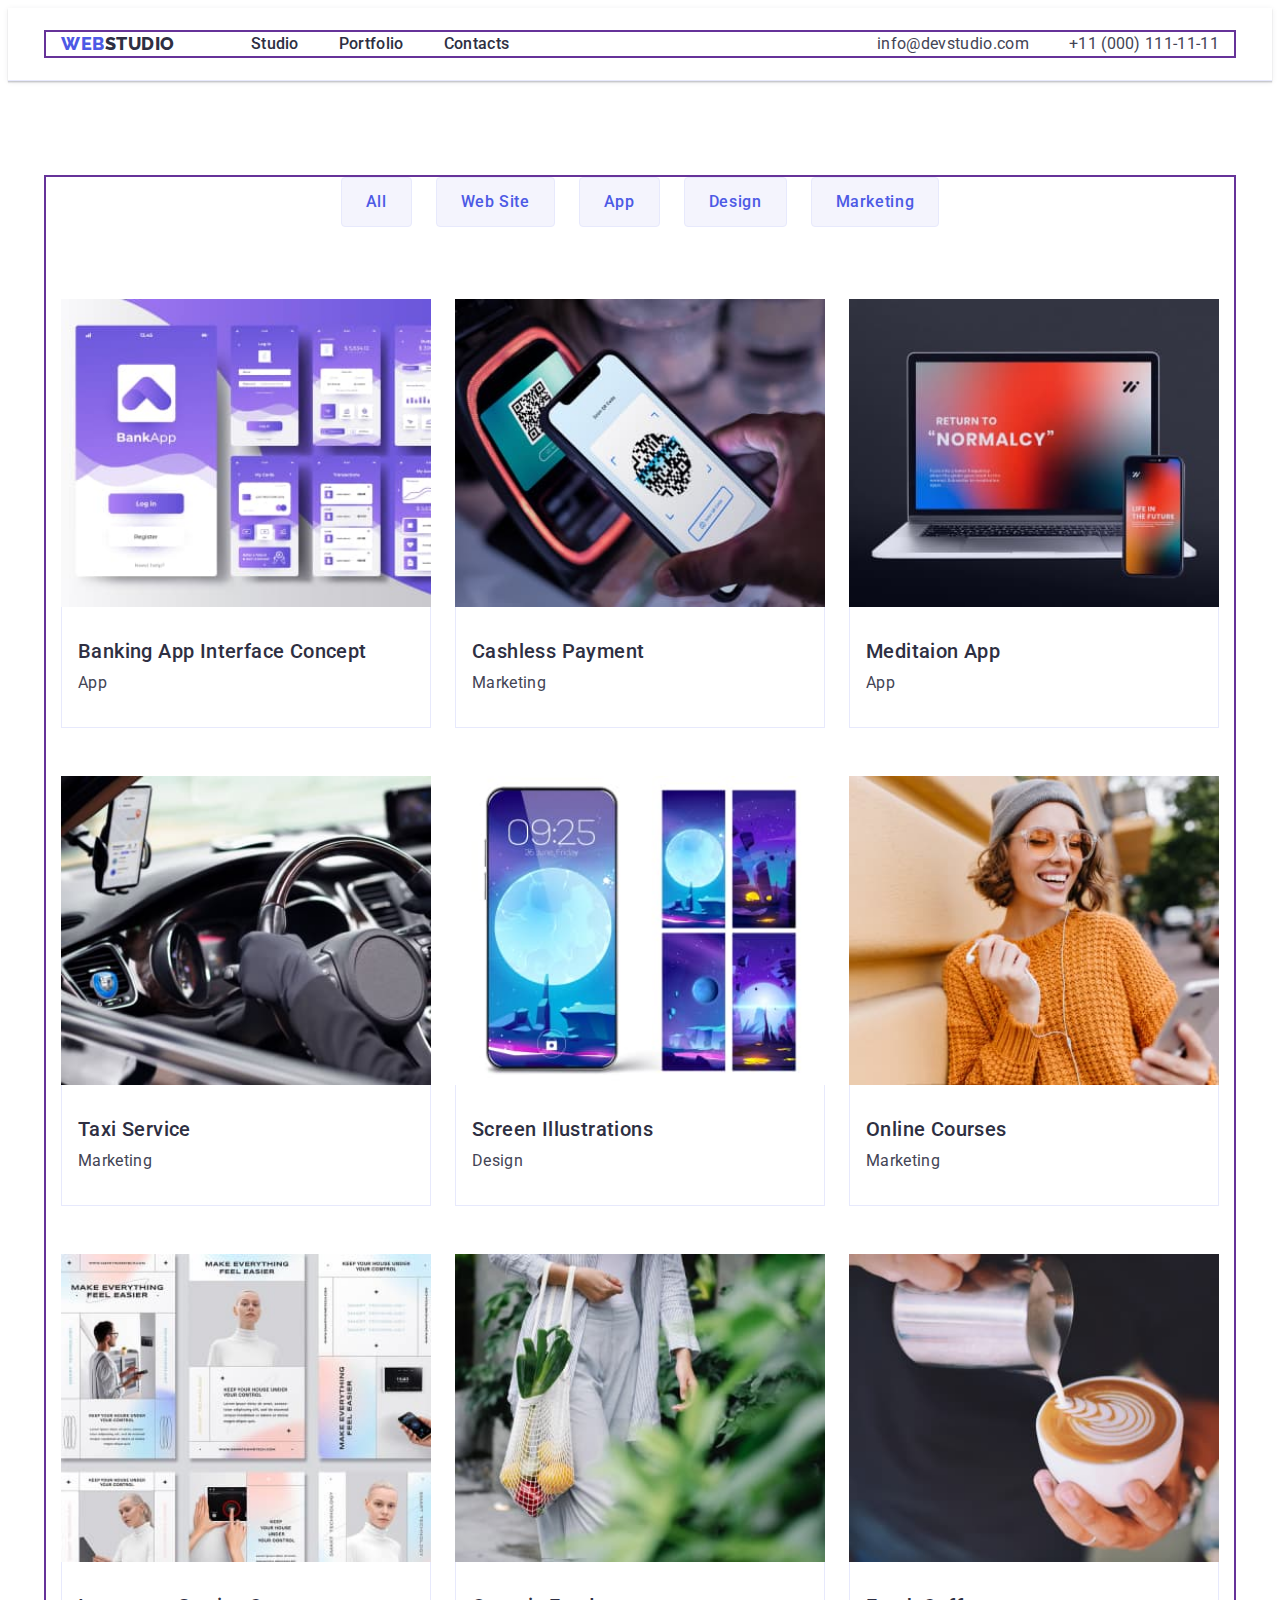
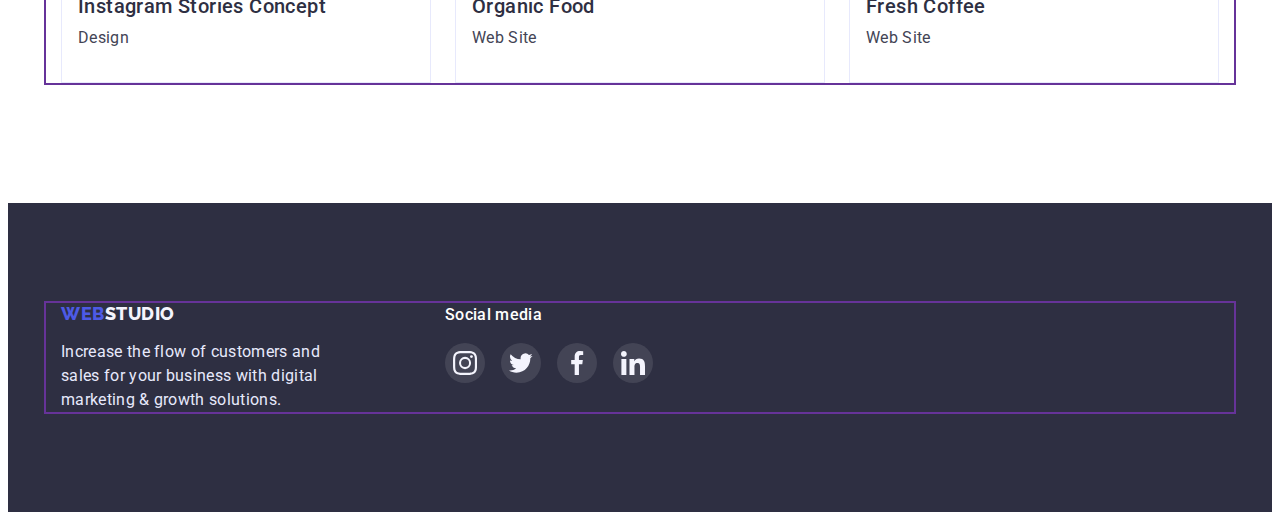
==== portfolio.html @ 5d9390c8 "create hw-05" ====
<!DOCTYPE html>
<html lang="en">
  <!-----------HEAD: meta, title name, fonts, install css ----->
  <head>
    <meta charset="UTF-8" />
    <meta http-equiv="X-UA-Compatible" content="IE=edge" />
    <meta name="viewport" content="width=device-width, initial-scale=1.0" />

    <title>WebStudio</title>

    <link rel="preconnect" href="https://fonts.googleapis.com" />
    <link rel="preconnect" href="https://fonts.gstatic.com" crossorigin />
    <link
      href="https://fonts.googleapis.com/css2?family=Raleway:wght@800&family=Roboto:wght@400;500;700;900&display=swap"
      rel="stylesheet"
    />

    <link
      rel="stylesheet"
      href="https://cdnjs.cloudflare.com/ajax/libs/modern-normalize/1.1.0/modern-normalize.min.css"
      integrity="sha512-wpPYUAdjBVSE4KJnH1VR1HeZfpl1ub8YT/NKx4PuQ5NmX2tKuGu6U/JRp5y+Y8XG2tV+wKQpNHVUX03MfMFn9Q=="
      crossorigin="anonymous"
      referrerpolicy="no-referrer"
    />

    <link rel="stylesheet" href="./css/styles.css" />
  </head>
  <!-------------BODY: header, main (section0-3), footer------->
  <body>
    <!---------Header: logo, navigation, adress---------------->
    <header class="header">
      <div class="container header-container">
        <nav class="header-navigation">
          <a href="./index.html" class="header-logo-accent link">
            Web<span class="header-logo">Studio</span>
          </a>

          <ul class="header-list list">
            <li class="header-item">
              <a href="./index.html" class="header-link link"> Studio </a>
            </li>
            <li class="header-item">
              <a href="./portfolio.html" class="header-link link">
                Portfolio
              </a>
            </li>
            <li class="header-item">
              <a href="" class="header-link link"> Contacts </a>
            </li>
          </ul>
        </nav>

        <address>
          <ul class="header-contacts list">
            <li>
              <a href="mailto:info@devstudio.com" class="header-contacts link"
                >info@devstudio.com</a
              >
            </li>
            <li>
              <a href="tel:+110001111111" class="header-contacts link"
                >+11 (000) 111-11-11</a
              >
            </li>
          </ul>
        </address>
      </div>
    </header>

    <!---------Main: section (Filter, Our Portfolio)----------->
    <main class="main">
      <section class="filter-portfolio">
        <div class="container">
          <ul class="filter-list list">
            <li class="filter-list-item">
              <button type="button" class="filter-btn">All</button>
            </li>
            <li class="filter-list-item">
              <button type="button" class="filter-btn">Web Site</button>
            </li>
            <li class="filter-list-item">
              <button type="button" class="filter-btn">App</button>
            </li>
            <li class="filter-list-item">
              <button type="button" class="filter-btn">Design</button>
            </li>
            <li class="filter-list-item">
              <button type="button" class="filter-btn">Marketing</button>
            </li>
          </ul>

          <h2 class="portfolio-caption visually-hidden">Our Portfolio</h2>

          <ul class="portfolio-list list">
            <li class="portfolio-item">
              <a href="" class="portfolio-link link">
                <img src="./images/img1.jpg" alt="product" width="360" />
                <div class="portfolio-content">
                  <h3 class="portfolio-title title">
                    Banking App Interface Concept
                  </h3>
                  <p class="portfolio-text text">App</p>
                </div>
              </a>
            </li>

            <li class="portfolio-item">
              <a href="" class="portfolio-link link">
                <img src="./images/img2.jpg" alt="product" width="360" />
                <div class="portfolio-content">
                  <h3 class="portfolio-title title">Cashless Payment</h3>
                  <p class="portfolio-text text">Marketing</p>
                </div>
              </a>
            </li>

            <li class="portfolio-item">
              <a href="" class="portfolio-link link">
                <img src="./images/img3.jpg" alt="product" width="360" />
                <div class="portfolio-content">
                  <h3 class="portfolio-title title">Meditaion App</h3>
                  <p class="portfolio-text text">App</p>
                </div>
              </a>
            </li>

            <li class="portfolio-item">
              <a href="" class="portfolio-link link">
                <img src="./images/img4.jpg" alt="product" width="360" />
                <div class="portfolio-content">
                  <h3 class="portfolio-title title">Taxi Service</h3>
                  <p class="portfolio-text text">Marketing</p>
                </div>
              </a>
            </li>

            <li class="portfolio-item">
              <a href="" class="portfolio-link link">
                <img src="./images/img5.jpg" alt="product" width="360" />
                <div class="portfolio-content">
                  <h3 class="portfolio-title title">Screen Illustrations</h3>
                  <p class="portfolio-text text">Design</p>
                </div>
              </a>
            </li>

            <li class="portfolio-item">
              <a href="" class="portfolio-link link">
                <img src="./images/img6.jpg" alt="product" width="360" />
                <div class="portfolio-content">
                  <h3 class="portfolio-title title">Online Courses</h3>
                  <p class="portfolio-text text">Marketing</p>
                </div>
              </a>
            </li>

            <li class="portfolio-item">
              <a href="" class="portfolio-link link">
                <img src="./images/img7.jpg" alt="product" width="360" />
                <div class="portfolio-content">
                  <h3 class="portfolio-title title">
                    Instagram Stories Concept
                  </h3>
                  <p class="portfolio-text text">Design</p>
                </div>
              </a>
            </li>

            <li class="portfolio-item">
              <a href="" class="portfolio-link link">
                <img src="./images/img8.jpg" alt="product" width="360" />
                <div class="portfolio-content">
                  <h3 class="portfolio-title title">Organic Food</h3>
                  <p class="portfolio-text text">Web Site</p>
                </div>
              </a>
            </li>

            <li class="portfolio-item">
              <a href="" class="portfolio-link link">
                <img src="./images/img9.jpg" alt="product" width="360" />
                <div class="portfolio-content">
                  <h3 class="portfolio-title title">Fresh Coffee</h3>
                  <p class="portfolio-text text">Web Site</p>
                </div>
              </a>
            </li>
          </ul>
        </div>
      </section>
    </main>

    <!--------------Footer: logo, text ------------------------>
    <footer class="footer">
      <div class="container footer-container">
        <div class="footer-logo-text">
          <a href="#WebStudio" class="footer-logo-accent link">
            Web<span class="footer-logo">Studio</span>
          </a>
          <p class="footer-text">
            Increase the flow of customers and sales for your business with
            digital marketing &#38; growth solutions.
          </p>
        </div>

        <div class="footer-soc">
          <p class="footer-text-soc">Social media</p>
          <ul class="footer-soc-list list">
            <li class="footer-soc-item">
              <a href="" class="footer-soc-link link"
                ><svg class="footer-soc-icon" width="24px" height="24px">
                  <use href="./images/icons.svg#icon-team-instagram"></use>
                </svg>
              </a>
            </li>
            <li class="footer-soc-item">
              <a href="" class="footer-soc-link link">
                <svg class="footer-soc-icon" width="24px" height="24px">
                  <use href="./images/icons.svg#icon-team-twitter"></use>
                </svg>
              </a>
            </li>
            <li class="footer-soc-item">
              <a href="" class="footer-soc-link link">
                <svg class="footer-soc-icon" width="24px" height="24px">
                  <use href="./images/icons.svg#icon-team-facebook"></use>
                </svg>
              </a>
            </li>
            <li class="footer-soc-item">
              <a href="" class="footer-soc-link link"
                ><svg class="footer-soc-icon" width="24px" height="24px">
                  <use href="./images/icons.svg#icon-team-linkedin"></use>
                </svg>
              </a>
            </li>
          </ul>
        </div>
      </div>
    </footer>
  </body>
</html>
---- css/styles.css ----
/* <!--------------------HEAD: meta, title name, fonts, install css ----------------------> */
/* ----------------------BODY: header, main (section0-3), footer---------------------------- */

body {
  font-family: "roboto", sans-serif;
  color: var(--text-contacts-color);
}

:root {
  --accent-color: #4d5ae5;
  --hover-focus-color: #404bbf;
  --title-logo-link-color: #2e2f42;
  --team-work-caption-color: #2e2f42;
  --text-contacts-color: #434455;
  --hero-title-btn-color: #ffffff;
  --footer-logo-color: #f4f4fd;
  --footer-text-color: #e7e9fc;

  --hero-footer-bgc: #2e2f42;
  --hero-btn-bgc: #4d5ae5;
  --team-bgc: #f4f4fd;
  --team-list-item-bgc: #ffffff;
  --filter-item-bgc: #f4f4fd;
  --footer-soc-accent: #31d0aa;

  --gra: linear-gradient(rgba(46, 47, 66, 0.7), rgba(46, 47, 66, 0.7));
}

.title {
  font-weight: 500;
  font-size: 20px;
  line-height: 1.2;
  letter-spacing: 0.02em;
  color: var(--title-logo-link-color);

  margin-bottom: 8px;
}

.text {
  font-size: 16px;
  line-height: 1.5;
  letter-spacing: 0.02em;

  color: var(--text-contacts-color);
}

.caption {
  font-size: 36px;
  line-height: 1.11;
  text-align: center;
  letter-spacing: 0.02em;
  text-transform: capitalize;

  color: var(--team-work-caption-color);

  margin-bottom: 72px;
}

.visually-hidden {
  position: absolute;
  white-space: nowrap;
  width: 1px;
  height: 1px;
  overflow: hidden;
  border: 0;
  padding: 0;
  clip: rect(0 0 0 0);
  clip-path: inset(50%);
  margin: -1px;
}

.list {
  list-style: none;
}
.link {
  text-decoration: none;
}

button {
  cursor: pointer;
}

img {
  display: block;
  width: 100%;
  height: auto;
}

.section {
  padding-top: 120px;
  padding-bottom: 120px;
}

.container {
  max-width: calc(1128px + 15px + 15px);
  padding-left: 15px;
  padding-right: 15px;
  margin-left: auto;
  margin-right: auto;
  outline: 2px solid rebeccapurple;
}

h1,
h2,
h3,
h4,
h5,
h6,
p {
  margin: 0;
}

ul {
  margin: 0;
  padding-left: 0;
}

/* ----------------------Header: logo, navigation, adress----------------------------- */
.header {
  padding-top: 24px;
  padding-bottom: 24px;

  margin: auto;

  border-bottom: 1px solid #e7e9fc;
  box-shadow: 0px 2px 1px rgba(46, 47, 66, 0.08),
    0px 1px 1px rgba(46, 47, 66, 0.16), 0px 1px 6px rgba(46, 47, 66, 0.08);
}

.header-container {
  display: flex;
  align-items: center;
}

.header-navigation {
  display: flex;
  margin-right: auto;
}

.header-logo-accent {
  font-family: "raleway", sans-serif;
  font-weight: 800;
  font-size: 18px;
  line-height: 1.33;
  letter-spacing: 0.03em;
  text-transform: uppercase;

  color: var(--accent-color);
  margin-right: 76px;
}

.header-logo {
  font-family: "raleway", sans-serif;
  font-weight: 800;
  font-size: 18px;
  line-height: 1.33;
  letter-spacing: 0.03em;
  text-transform: uppercase;

  color: var(--title-logo-link-color);
}

.header-list {
  display: flex;
  gap: 40px;
}
.header-item {
}

.header-link {
  font-weight: 500;
  font-size: 16px;
  line-height: 1.5;
  letter-spacing: 0.02em;

  color: var(--title-logo-link-color);
}

.header-link:hover,
.header-link:focus {
  color: var(--hover-focus-color);
}
.header-contacts:hover,
.header-contacts:focus {
  color: var(--hover-focus-color);
}
.header-contacts {
  font-style: normal;
  font-size: 16px;
  line-height: 1.5;
  letter-spacing: 0.02em;

  color: var(--text-contacts-color);

  display: flex;
  gap: 40px;
}

/* --------------------- Main: section0 hero, button ----------------------------- */
.main {
}

.hero {
  padding-top: 188px;
  padding-bottom: 188px;
  max-width: 1440px;
  margin: auto;

  background-color: var(--hero-footer-bgc);
  background-image: var(--gra), url(../images/hero-bg.jpg);
  background-repeat: no-repeat;
  background-position: center;
  background-size: 1440px;
}

.hero-container {
}
.hero-title {
  font-size: 56px;
  line-height: 1.07;
  text-align: center;
  letter-spacing: 0.02em;

  color: var(--hero-title-btn-color);

  max-width: 500px;
  margin: 0 auto;
  margin-bottom: 48px;
}

.hero-btn {
  min-width: 169px;
  height: 56px;

  font-family: inherit;
  font-style: normal;
  font-weight: 500;
  font-size: 16px;
  line-height: 1.5;
  letter-spacing: 0.04em;

  color: var(--hero-title-btn-color);
  background-color: var(--hero-btn-bgc);

  border-radius: 4px;
  box-shadow: 0px 4px 4px rgba(0, 0, 0, 0.15);

  padding: 16px 32px;
  display: block;
  margin: 0 auto;
}

.hero-btn:hover,
.hero-btn:focus {
  background-color: var(--hover-focus-color);
}
/* ---------------------Main: section1 (Our Features)-------------------------- */
.features {
  padding-top: 120px;
}

.features-container {
}

.features-caption {
}
.visually-hidden {
}
.features-list {
  display: flex;
  gap: 24px;
}

.features-item {
  width: calc((100% - 72px) / 4);
}
.features-item-icon {
  display: flex;
  justify-content: center;
  align-items: center;
  margin-bottom: 8px;

  max-width: 264px;
  height: 112px;
  border-radius: 4px;

  background: #f4f4fd;
}
.feature-icon {
}
/* ---------------------Main: section2 What are we doing -------------------------- */
.work {
}
.work-container {
}

.work-list {
  display: flex;
  gap: 24px;
}
.work-item {
  width: calc((100% - 48px) / 3);
}

/* ---------------------Main: section3 Our Team -------------------------- */
.team {
  margin: auto;
  background-color: var(--team-bgc);
}

.team-container {
}

.team-caption {
}
.team-list {
  display: flex;
  gap: 24px;
}
.team-list-item {
  width: calc((100% - 72px) / 4);

  border-radius: 0px 0px 4px 4px;

  background-color: var(--team-list-item-bgc);

  box-shadow: 0px 1px 6px rgba(46, 47, 66, 0.08),
    0px 1px 1px rgba(46, 47, 66, 0.16), 0px 2px 1px rgba(46, 47, 66, 0.08);
}

.team-content {
  padding: 32px 16px;
}

.team-title {
  text-align: center;
}
.team-text {
  text-align: center;
  margin-bottom: 8px;
}

.team-soc-list {
  display: flex;
  justify-content: center;
  gap: 24px;
}

.team-soc-item,
.footer-soc-item {
  height: 40px;
  width: 40px;
}
.team-soc-link {
  width: 100%;
  height: 100%;
  border-radius: 50px;

  display: flex;
  align-items: center;
  justify-content: center;

  background-color: var(--accent-color);
  color: var(--footer-logo-color);
  fill: currentColor;
}

.team-soc-link:is(:hover, :focus) {
  background-color: var(--hover-focus-color);
}

.team-soc-icon {
}

/* ---------------------Main: section4 Customers -------------------------- */
.customers {
}

.customers-container {
}

.customers-list {
  display: flex;

  gap: 24px;
}

.customers-list-item {
  width: calc((100% - 24px * 5) / 6);
  height: 88px;
}
.customers-list-link {
  width: 100%;
  height: 100%;
  border: 1px solid #8e8f99;
  border-radius: 4px;

  display: flex;
  justify-content: center;
  align-items: center;

  color: #8e8f99;
  fill: currentColor;
}

.customers-list-icon {
}

.customers-list-link:is(:hover, :focus) {
  border-color: var(--accent-color);
}

.customers-list-link:is(:hover, :focus) .customers-list-icon {
  fill: var(--accent-color);
}

/* ---------------------Footer: logo, text -------------------------- */
.footer {
  padding-top: 100px;
  padding-bottom: 100px;

  margin: auto;

  background-color: var(--hero-footer-bgc);
}
.footer-container {
  display: flex;
}
.footer-logo-text {
  margin-right: 120px;
  align-items: baseline;
}

.footer-logo-accent {
  font-family: "raleway", sans-serif;
  font-weight: 800;
  font-size: 18px;
  line-height: 1.17;
  letter-spacing: 0.03em;
  text-transform: uppercase;

  color: var(--accent-color);
}

.footer-logo {
  font-family: "raleway", sans-serif;
  font-weight: 800;
  font-size: 18px;
  line-height: 1.17;
  letter-spacing: 0.03em;
  text-transform: uppercase;

  color: var(--footer-logo-color);
}

.footer-text {
  font-size: 16px;
  line-height: 1.5;
  letter-spacing: 0.02em;

  color: var(--footer-text-color);

  margin-top: 16px;
  max-width: 264px;
}
.footer-soc {
  max-width: 208px;
  align-items: baseline;
}
.footer-text-soc {
  font-weight: 500;
  font-size: 16px;
  line-height: calc(24 / 16);
  letter-spacing: 0.02em;

  margin-bottom: 16px;

  color: var(--hero-title-btn-color);
}
.footer-soc-list {
  display: flex;
  justify-content: center;
  align-items: flex-start;
  gap: 16px;
}
.footer-soc-item {
  display: flex;
}

.footer-soc-link {
  width: 100%;
  height: 100%;

  display: flex;
  justify-content: center;
  align-items: center;

  border-radius: 50px;

  background-color: #ffffff1a;
  color: var(--footer-logo-color);
  fill: currentColor;
}
.footer-soc-link:is(:hover, :focus) {
  background-color: var(--footer-soc-accent);
}
.footer-soc-icon {
}

/* ----------------------------second page PORTFOLIO---------------------------------------- */

/* ---------------------Main: section (Filter, Our Portfolio)-----------------------------*/
.main {
}
.filter-portfolio {
  padding-top: 96px;
  padding-bottom: 120px;
}

.filter-list {
  margin-bottom: 72px;

  display: flex;
  justify-content: center;
  align-items: center;
  gap: 24px;
}

.filter-list-item {
}

.filter-container {
}

.portfolio-container {
}

.filter-btn {
  font-family: inherit;
  font-style: normal;
  font-weight: 500;
  font-size: 16px;
  line-height: 1.5;
  letter-spacing: 0.04em;

  color: var(--accent-color);
  background-color: var(--filter-item-bgc);

  border: 1px solid #e7e9fc;
  border-radius: 4px;

  padding: 12px 24px;
}

/* .current {
  color: var(--hero-title-btn-color);
  color: var(--accent-color);
} */

.filter-btn:is(:hover, :focus) {
  background-color: var(--hover-focus-color);
  color: var(--hero-title-btn-color);
  box-shadow: 0px 3px 1px rgba(0, 0, 0, 0.1), 0px 2px 1px rgba(0, 0, 0, 0.08),
    0px 2px 2px rgba(0, 0, 0, 0.12);
  border: 1px solid transparent;
}

.portfolio-caption {
}
.visually-hidden {
}
.portfolio-list {
  display: flex;
  flex-wrap: wrap;
  column-gap: 24px;
  row-gap: 48px;
}

.portfolio-item {
  width: calc((100% - 48px) / 3);
}

.portfolio-link {
  display: block;
  width: 100%;
  height: 100%;
}
.portfolio-link:is(:hover, :focus) {
  box-shadow: 0px 1px 6px rgba(46, 47, 66, 0.08),
    0px 1px 1px rgba(46, 47, 66, 0.16), 0px 2px 1px rgba(46, 47, 66, 0.08);
}

.portfolio-content {
  padding-top: 32px;
  padding-bottom: 32px;
  padding-left: 16px;

  border-right: 1px solid #e7e9fc;
  border-bottom: 1px solid #e7e9fc;
  border-left: 1px solid #e7e9fc;
}
.portfolio-title {
}
.portfolio-text {
}
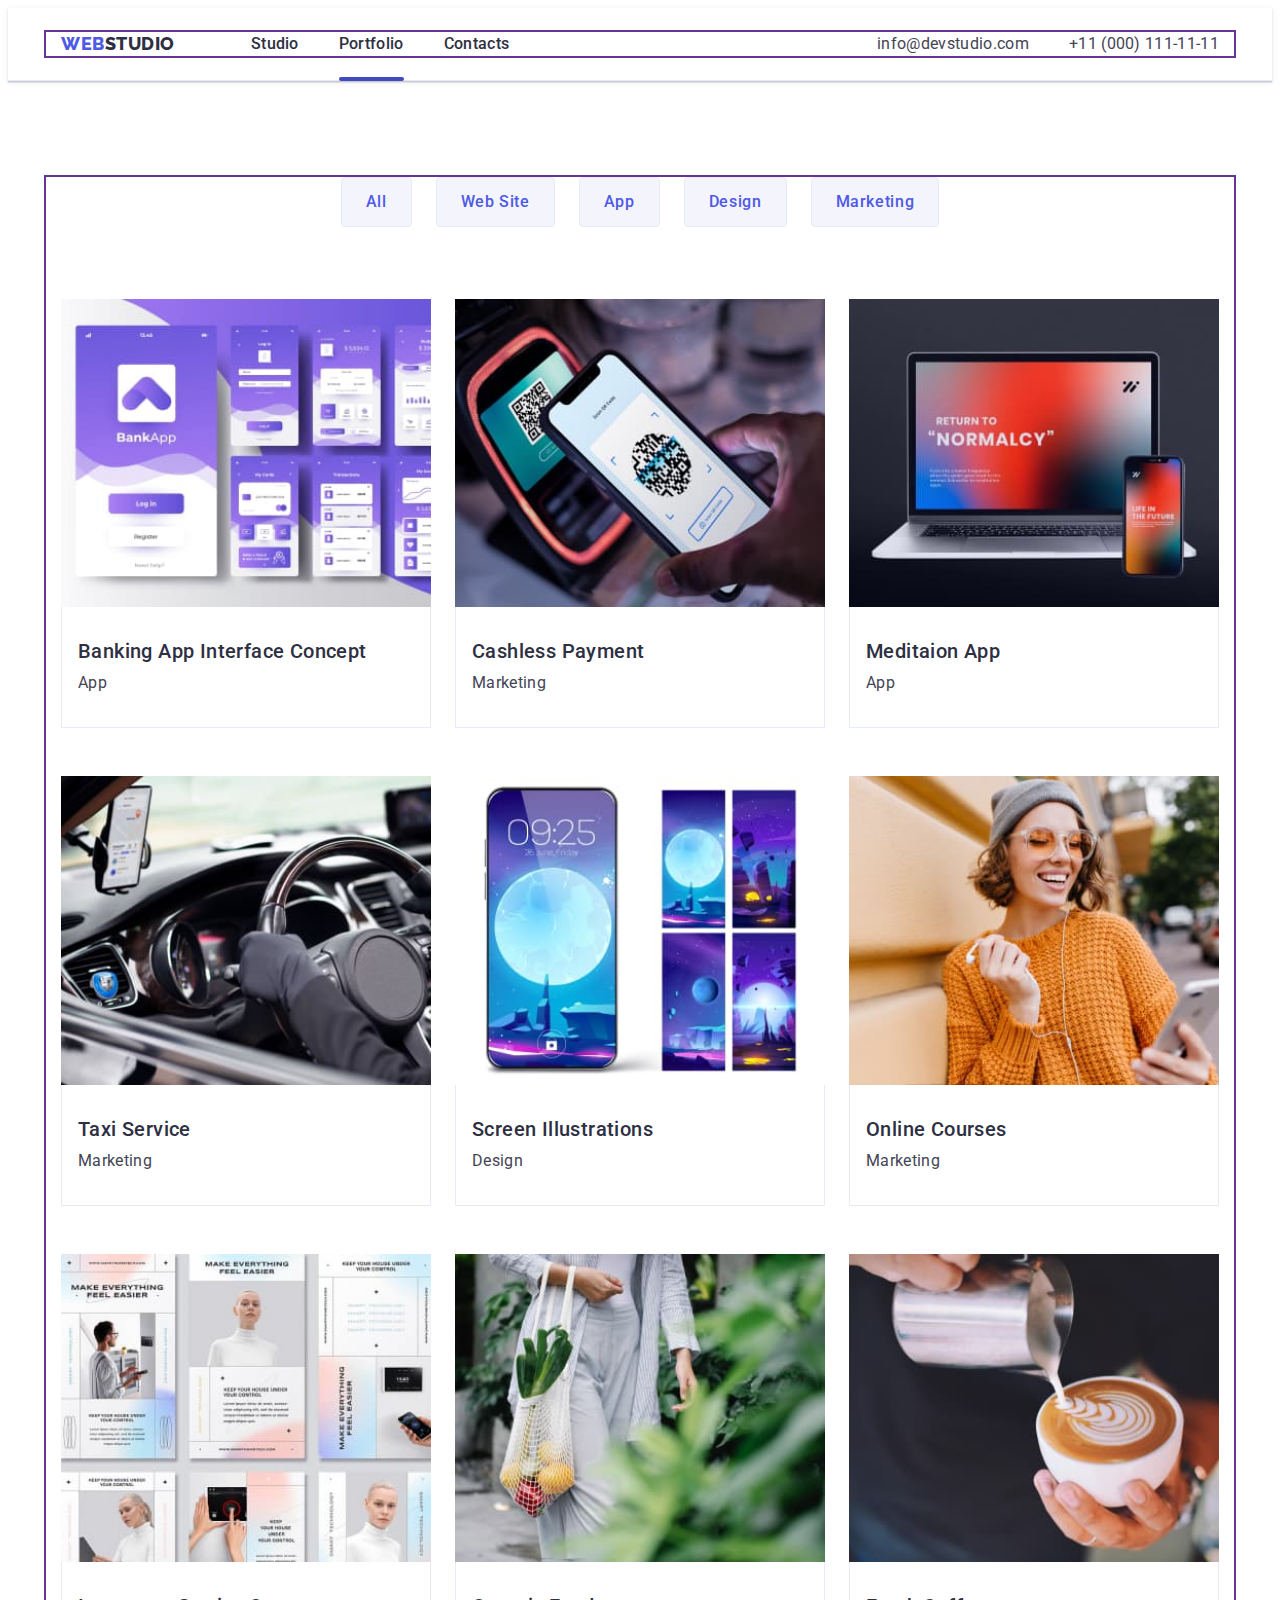
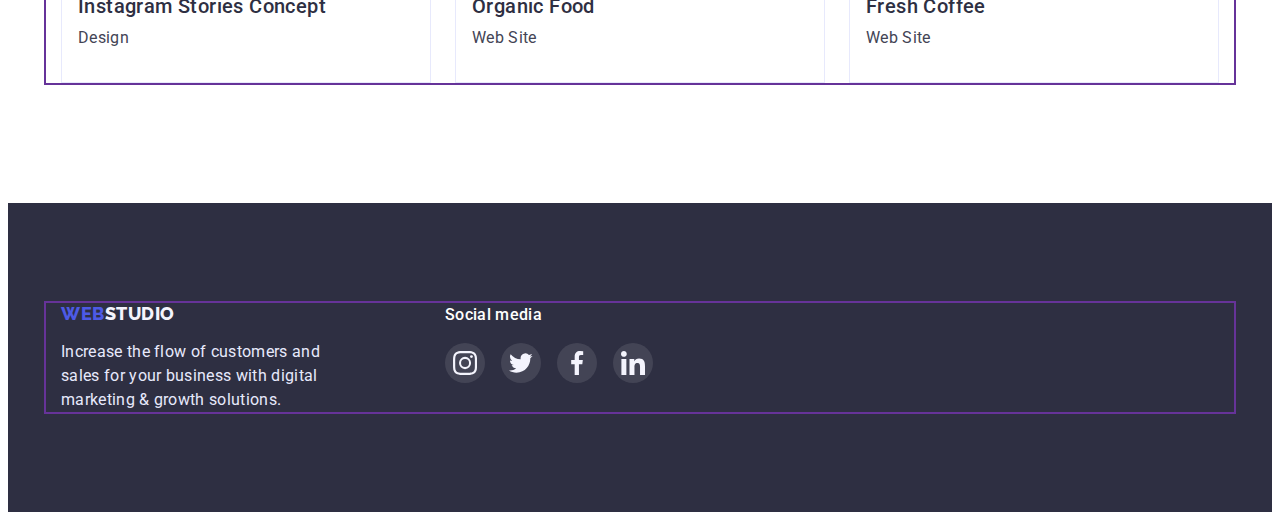
==== commit 99378617: "create modal" ====
--- a/portfolio.html
+++ b/portfolio.html
@@ -40,7 +40,7 @@
               <a href="./index.html" class="header-link link"> Studio </a>
             </li>
             <li class="header-item">
-              <a href="./portfolio.html" class="header-link link">
+              <a href="./portfolio.html" class="header-link link current">
                 Portfolio
               </a>
             </li>
@@ -94,7 +94,14 @@
           <ul class="portfolio-list list">
             <li class="portfolio-item">
               <a href="" class="portfolio-link link">
-                <img src="./images/img1.jpg" alt="product" width="360" />
+                <div class="portfolio-img-p">
+                  <img src="./images/img1.jpg" alt="product" width="360" />
+                  <p class="overlay">
+                    14 Stylish and User-Friendly App Design Concepts · Task
+                    Manager App · Calorie Tracker App · Exotic Fruit Ecommerce
+                    App · Cloud Storage App
+                  </p>
+                </div>
                 <div class="portfolio-content">
                   <h3 class="portfolio-title title">
                     Banking App Interface Concept
@@ -106,7 +113,14 @@
 
             <li class="portfolio-item">
               <a href="" class="portfolio-link link">
-                <img src="./images/img2.jpg" alt="product" width="360" />
+                <div class="portfolio-img-p">
+                  <img src="./images/img2.jpg" alt="product" width="360" />
+                  <p class="overlay">
+                    14 Stylish and User-Friendly App Design Concepts · Task
+                    Manager App · Calorie Tracker App · Exotic Fruit Ecommerce
+                    App · Cloud Storage App
+                  </p>
+                </div>
                 <div class="portfolio-content">
                   <h3 class="portfolio-title title">Cashless Payment</h3>
                   <p class="portfolio-text text">Marketing</p>
@@ -116,7 +130,14 @@
 
             <li class="portfolio-item">
               <a href="" class="portfolio-link link">
-                <img src="./images/img3.jpg" alt="product" width="360" />
+                <div class="portfolio-img-p">
+                  <img src="./images/img3.jpg" alt="product" width="360" />
+                  <p class="overlay">
+                    14 Stylish and User-Friendly App Design Concepts · Task
+                    Manager App · Calorie Tracker App · Exotic Fruit Ecommerce
+                    App · Cloud Storage App
+                  </p>
+                </div>
                 <div class="portfolio-content">
                   <h3 class="portfolio-title title">Meditaion App</h3>
                   <p class="portfolio-text text">App</p>
@@ -126,7 +147,14 @@
 
             <li class="portfolio-item">
               <a href="" class="portfolio-link link">
-                <img src="./images/img4.jpg" alt="product" width="360" />
+                <div class="portfolio-img-p">
+                  <img src="./images/img4.jpg" alt="product" width="360" />
+                  <p class="overlay">
+                    14 Stylish and User-Friendly App Design Concepts · Task
+                    Manager App · Calorie Tracker App · Exotic Fruit Ecommerce
+                    App · Cloud Storage App
+                  </p>
+                </div>
                 <div class="portfolio-content">
                   <h3 class="portfolio-title title">Taxi Service</h3>
                   <p class="portfolio-text text">Marketing</p>
@@ -136,7 +164,14 @@
 
             <li class="portfolio-item">
               <a href="" class="portfolio-link link">
-                <img src="./images/img5.jpg" alt="product" width="360" />
+                <div class="portfolio-img-p">
+                  <img src="./images/img5.jpg" alt="product" width="360" />
+                  <p class="overlay">
+                    14 Stylish and User-Friendly App Design Concepts · Task
+                    Manager App · Calorie Tracker App · Exotic Fruit Ecommerce
+                    App · Cloud Storage App
+                  </p>
+                </div>
                 <div class="portfolio-content">
                   <h3 class="portfolio-title title">Screen Illustrations</h3>
                   <p class="portfolio-text text">Design</p>
@@ -146,7 +181,14 @@
 
             <li class="portfolio-item">
               <a href="" class="portfolio-link link">
-                <img src="./images/img6.jpg" alt="product" width="360" />
+                <div class="portfolio-img-p">
+                  <img src="./images/img6.jpg" alt="product" width="360" />
+                  <p class="overlay">
+                    14 Stylish and User-Friendly App Design Concepts · Task
+                    Manager App · Calorie Tracker App · Exotic Fruit Ecommerce
+                    App · Cloud Storage App
+                  </p>
+                </div>
                 <div class="portfolio-content">
                   <h3 class="portfolio-title title">Online Courses</h3>
                   <p class="portfolio-text text">Marketing</p>
@@ -156,7 +198,14 @@
 
             <li class="portfolio-item">
               <a href="" class="portfolio-link link">
-                <img src="./images/img7.jpg" alt="product" width="360" />
+                <div class="portfolio-img-p">
+                  <img src="./images/img7.jpg" alt="product" width="360" />
+                  <p class="overlay">
+                    14 Stylish and User-Friendly App Design Concepts · Task
+                    Manager App · Calorie Tracker App · Exotic Fruit Ecommerce
+                    App · Cloud Storage App
+                  </p>
+                </div>
                 <div class="portfolio-content">
                   <h3 class="portfolio-title title">
                     Instagram Stories Concept
@@ -168,7 +217,14 @@
 
             <li class="portfolio-item">
               <a href="" class="portfolio-link link">
-                <img src="./images/img8.jpg" alt="product" width="360" />
+                <div class="portfolio-img-p">
+                  <img src="./images/img8.jpg" alt="product" width="360" />
+                  <p class="overlay">
+                    14 Stylish and User-Friendly App Design Concepts · Task
+                    Manager App · Calorie Tracker App · Exotic Fruit Ecommerce
+                    App · Cloud Storage App
+                  </p>
+                </div>
                 <div class="portfolio-content">
                   <h3 class="portfolio-title title">Organic Food</h3>
                   <p class="portfolio-text text">Web Site</p>
@@ -178,7 +234,14 @@
 
             <li class="portfolio-item">
               <a href="" class="portfolio-link link">
-                <img src="./images/img9.jpg" alt="product" width="360" />
+                <div class="portfolio-img-p">
+                  <img src="./images/img9.jpg" alt="product" width="360" />
+                  <p class="overlay">
+                    14 Stylish and User-Friendly App Design Concepts · Task
+                    Manager App · Calorie Tracker App · Exotic Fruit Ecommerce
+                    App · Cloud Storage App
+                  </p>
+                </div>
                 <div class="portfolio-content">
                   <h3 class="portfolio-title title">Fresh Coffee</h3>
                   <p class="portfolio-text text">Web Site</p>
--- a/css/styles.css
+++ b/css/styles.css
@@ -119,7 +119,6 @@
 .header {
   padding-top: 24px;
   padding-bottom: 24px;
-
   margin: auto;
 
   border-bottom: 1px solid #e7e9fc;
@@ -174,26 +173,52 @@
   letter-spacing: 0.02em;
 
   color: var(--title-logo-link-color);
+  transition-property: color;
+  transition-duration: 250ms;
+  transition-timing-function: cubic-bezier(0.4, 0, 0.2, 1);
+  /* transition: color 250ms cubic-bezier(0.4, 0, 0.2, 1); - збірна*/
 }
 
 .header-link:hover,
 .header-link:focus {
   color: var(--hover-focus-color);
 }
+
+.current {
+  position: relative;
+}
+
+.current::after {
+  position: absolute;
+  left: 0;
+  bottom: -28px;
+
+  content: "";
+  width: 100%;
+  height: 4px;
+
+  background-color: var(--hover-focus-color);
+  border-radius: 2px;
+}
+
+.header-contacts {
+  display: flex;
+  gap: 40px;
+
+  font-style: normal;
+  font-size: 16px;
+  line-height: 1.5;
+  letter-spacing: 0.02em;
+
+  color: var(--text-contacts-color);
+  transition-property: color;
+  transition-duration: 250ms;
+  transition-timing-function: cubic-bezier(0.4, 0, 0.2, 1);
+}
+
 .header-contacts:hover,
 .header-contacts:focus {
   color: var(--hover-focus-color);
-}
-.header-contacts {
-  font-style: normal;
-  font-size: 16px;
-  line-height: 1.5;
-  letter-spacing: 0.02em;
-
-  color: var(--text-contacts-color);
-
-  display: flex;
-  gap: 40px;
 }
 
 /* --------------------- Main: section0 hero, button ----------------------------- */
@@ -231,6 +256,9 @@
 .hero-btn {
   min-width: 169px;
   height: 56px;
+  padding: 16px 32px;
+  margin: 0 auto;
+  display: block;
 
   font-family: inherit;
   font-style: normal;
@@ -239,15 +267,14 @@
   line-height: 1.5;
   letter-spacing: 0.04em;
 
+  border-radius: 4px;
+  box-shadow: 0px 4px 4px rgba(0, 0, 0, 0.15);
   color: var(--hero-title-btn-color);
   background-color: var(--hero-btn-bgc);
 
-  border-radius: 4px;
-  box-shadow: 0px 4px 4px rgba(0, 0, 0, 0.15);
-
-  padding: 16px 32px;
-  display: block;
-  margin: 0 auto;
+  transition-property: background-color;
+  transition-duration: 250ms;
+  transition-timing-function: cubic-bezier(0.4, 0, 0.2, 1);
 }
 
 .hero-btn:hover,
@@ -363,6 +390,9 @@
   background-color: var(--accent-color);
   color: var(--footer-logo-color);
   fill: currentColor;
+  transition-property: background-color;
+  transition-duration: 250ms;
+  transition-timing-function: cubic-bezier(0.4, 0, 0.2, 1);
 }
 
 .team-soc-link:is(:hover, :focus) {
@@ -394,20 +424,25 @@
   height: 100%;
   border: 1px solid #8e8f99;
   border-radius: 4px;
-
   display: flex;
   justify-content: center;
   align-items: center;
 
   color: #8e8f99;
+  transition-property: border;
+  transition-duration: 250ms;
+  transition-timing-function: cubic-bezier(0.4, 0, 0.2, 1);
+}
+
+.customers-list-link:is(:hover, :focus) {
+  border: 1px solid var(--accent-color);
+}
+
+.customers-list-icon {
   fill: currentColor;
-}
-
-.customers-list-icon {
-}
-
-.customers-list-link:is(:hover, :focus) {
-  border-color: var(--accent-color);
+  transition-property: fill;
+  transition-duration: 250ms;
+  transition-timing-function: cubic-bezier(0.4, 0, 0.2, 1);
 }
 
 .customers-list-link:is(:hover, :focus) .customers-list-icon {
@@ -496,10 +531,12 @@
   align-items: center;
 
   border-radius: 50px;
-
-  background-color: #ffffff1a;
   color: var(--footer-logo-color);
   fill: currentColor;
+  background-color: #ffffff1a;
+  transition-property: background-color;
+  transition-duration: 250ms;
+  transition-timing-function: cubic-bezier(0.4, 0, 0.2, 1);
 }
 .footer-soc-link:is(:hover, :focus) {
   background-color: var(--footer-soc-accent);
@@ -536,6 +573,9 @@
 }
 
 .filter-btn {
+  padding: 12px 24px;
+  border-radius: 4px;
+
   font-family: inherit;
   font-style: normal;
   font-weight: 500;
@@ -543,13 +583,12 @@
   line-height: 1.5;
   letter-spacing: 0.04em;
 
+  background-color: var(--filter-item-bgc);
   color: var(--accent-color);
-  background-color: var(--filter-item-bgc);
-
   border: 1px solid #e7e9fc;
-  border-radius: 4px;
-
-  padding: 12px 24px;
+  transition-property: background-color, color, box-shadow, border;
+  transition-duration: 250ms;
+  transition-timing-function: cubic-bezier(0.4, 0, 0.2, 1);
 }
 
 /* .current {
@@ -584,10 +623,45 @@
   display: block;
   width: 100%;
   height: 100%;
+
+  transition-property: box-shadow;
+  transition-duration: 250ms;
+  transition-timing-function: cubic-bezier(0.4, 0, 0.2, 1);
 }
 .portfolio-link:is(:hover, :focus) {
   box-shadow: 0px 1px 6px rgba(46, 47, 66, 0.08),
     0px 1px 1px rgba(46, 47, 66, 0.16), 0px 2px 1px rgba(46, 47, 66, 0.08);
+}
+
+.portfolio-img-p {
+  position: relative;
+  overflow: hidden;
+}
+
+.portfolio-link:is(:hover, :focus) .overlay {
+  transform: translate(0, 0);
+}
+
+.overlay {
+  position: absolute;
+
+  padding: 40px 32px 164px;
+  top: 0;
+  left: 0;
+  width: 100%;
+  height: 100%;
+
+  overflow: hidden;
+  transform: translate(0, 100%);
+  transition-property: transform;
+  transition-duration: 250ms;
+  transition-timing-function: cubic-bezier(0.4, 0, 0.2, 1);
+
+  background-color: var(--accent-color);
+  color: var(--filter-item-bgc);
+  font-size: 16px;
+  line-height: 1.5;
+  letter-spacing: 0.02em;
 }
 
 .portfolio-content {
@@ -603,3 +677,68 @@
 }
 .portfolio-text {
 }
+/* ---------------------MODAL WINDOW-----------------------------*/
+.backdrop {
+  position: fixed;
+  top: 0;
+  left: 0;
+  z-index: 100;
+  width: 100%;
+  height: 100%;
+
+  background-color: rgba(46, 47, 66, 0.4);
+  transition: opacity 250ms ease-in-out, visability 250ms ease-in-out;
+}
+
+.backdrop.is-hidden {
+  opacity: 0;
+  visibility: hidden;
+  pointer-events: none;
+}
+.backdrop.is-hidden .modal {
+  transform: translate(-50%, 50%);
+}
+.modal {
+  position: absolute;
+  top: 50%;
+  left: 50%;
+  transform: translate(-50%, -50%);
+  width: 408px;
+  min-height: 576px;
+  padding: 24px 24px;
+
+  background: #fcfcfc;
+  box-shadow: 0px 1px 1px rgba(0, 0, 0, 0.14), 0px 1px 3px rgba(0, 0, 0, 0.12),
+    0px 2px 1px rgba(0, 0, 0, 0.2);
+  border-radius: 4px;
+  transition: transform 250ms cubic-bezier(0.4, 0, 0.2, 1);
+}
+
+.modal-close-btn {
+  position: absolute;
+  top: 24px;
+  right: 24px;
+  display: flex;
+  justify-content: center;
+  align-items: center;
+  width: 24px;
+  height: 24px;
+  border-radius: 50%;
+  padding: 0;
+
+  background-color: #e7e9fc;
+  border: 1px solid rgba(0, 0, 0, 0.1);
+  color: rgba(0, 0, 0, 1);
+  fill: currentColor;
+
+  transition: background-color 250ms cubic-bezier(0.4, 0, 0.2, 1),
+    color 250ms cubic-bezier(0.4, 0, 0.2, 1);
+}
+
+.modal-close-btn:is(:hover, :focus) {
+  background-color: var(--hover-focus-color);
+  color: var(--hero-title-btn-color);
+}
+
+.modal-close-btn-icon {
+}
